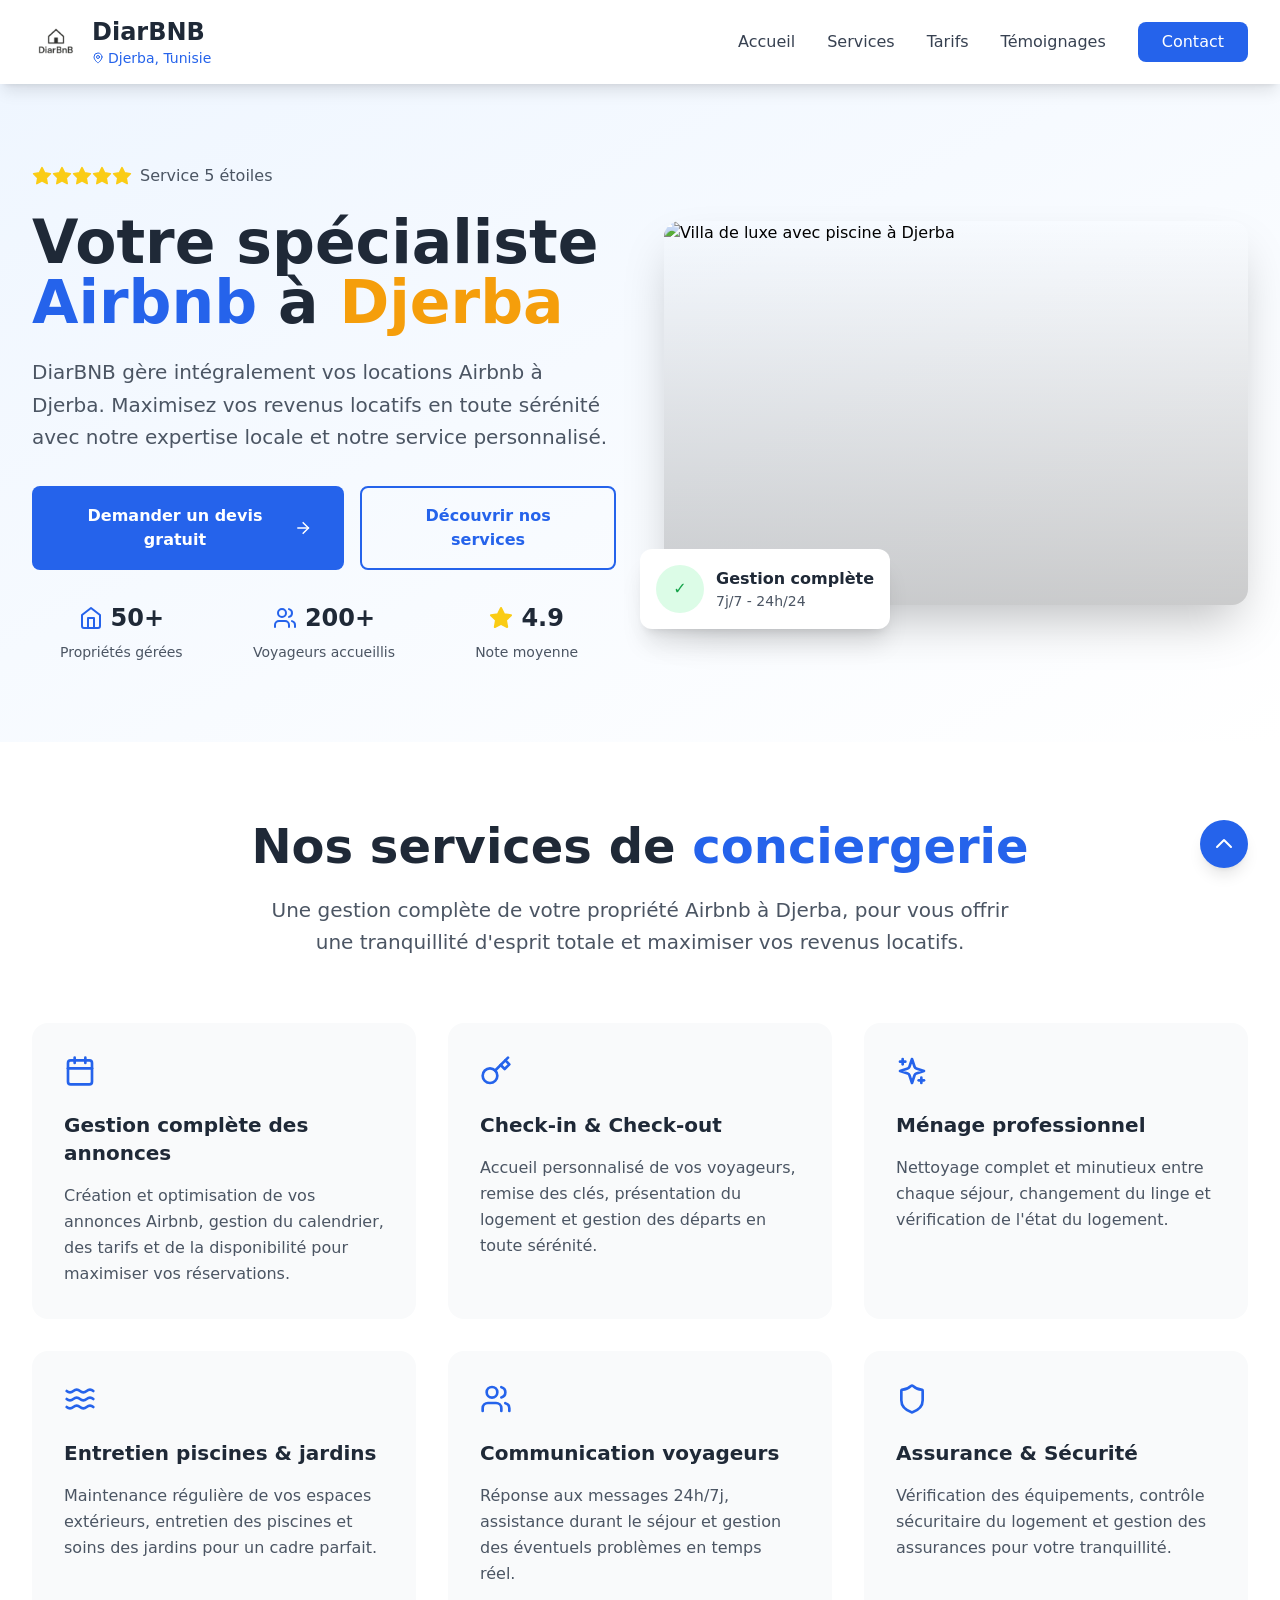
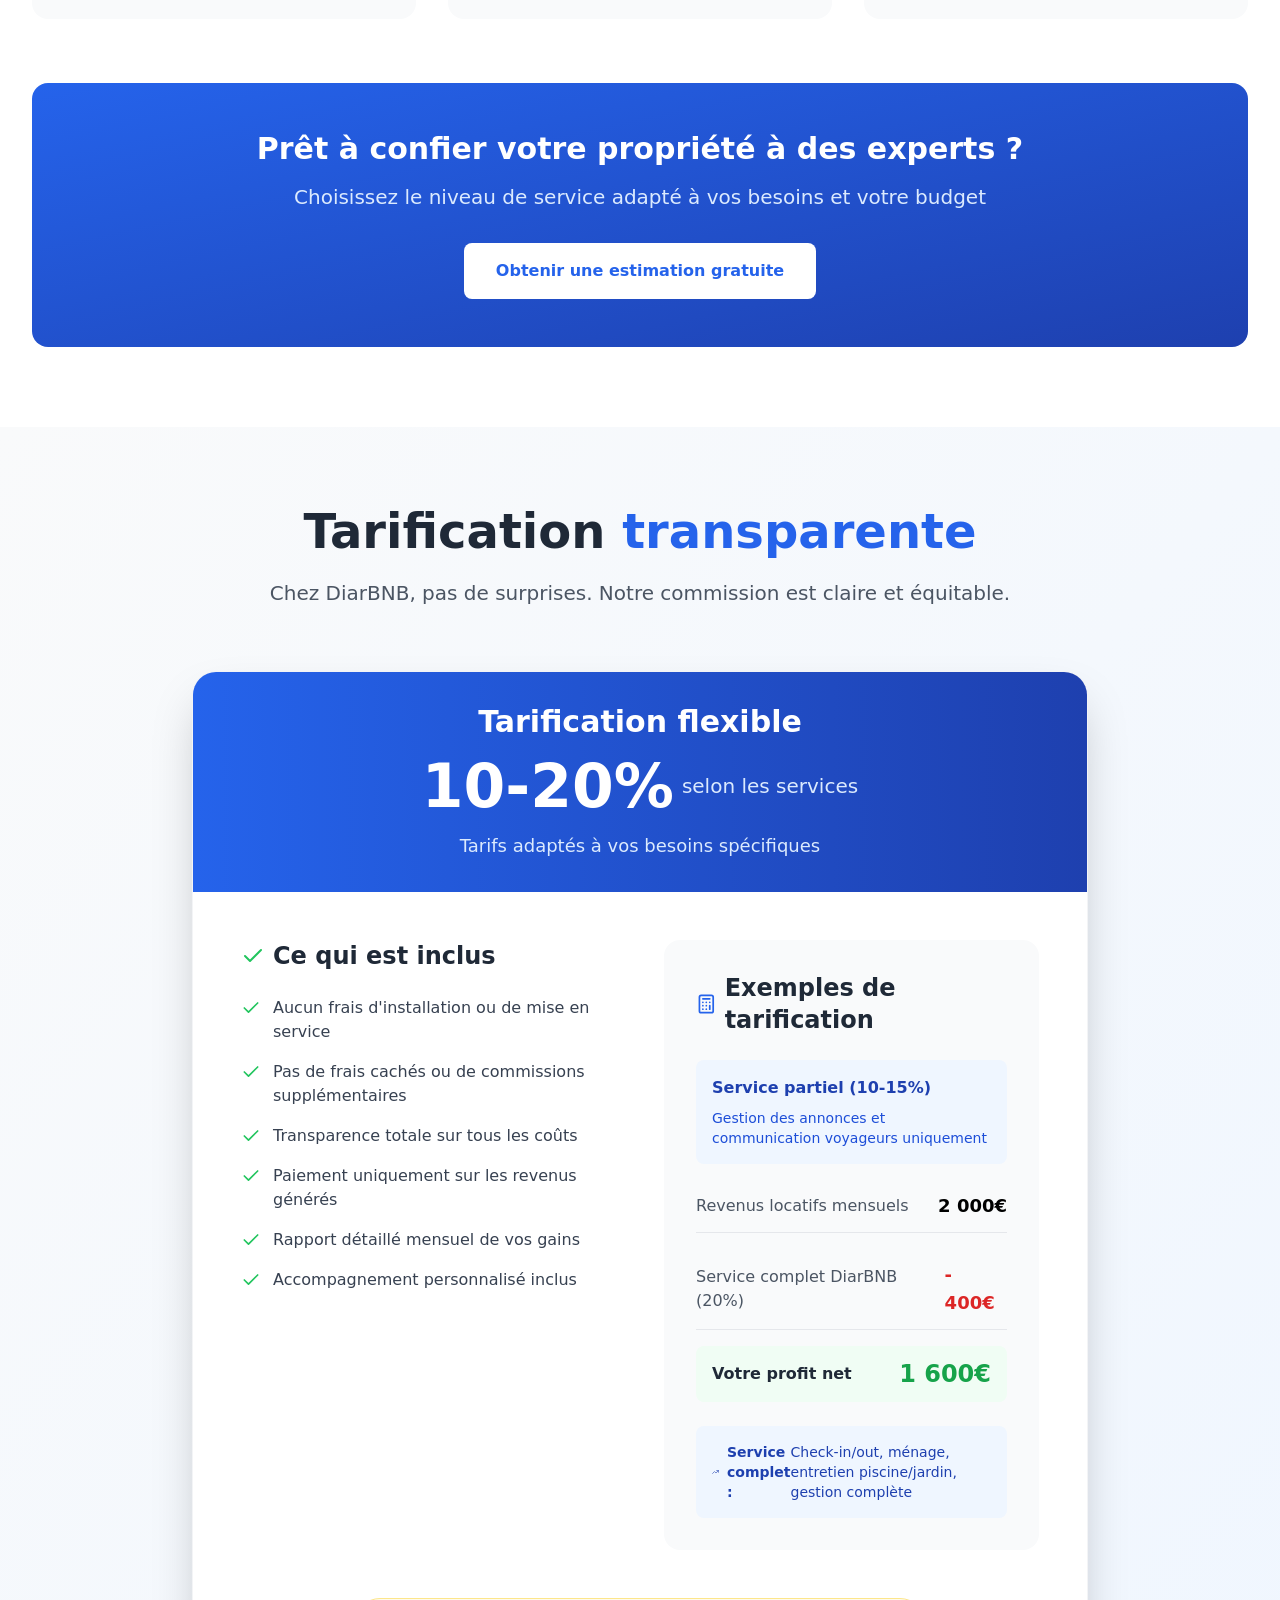
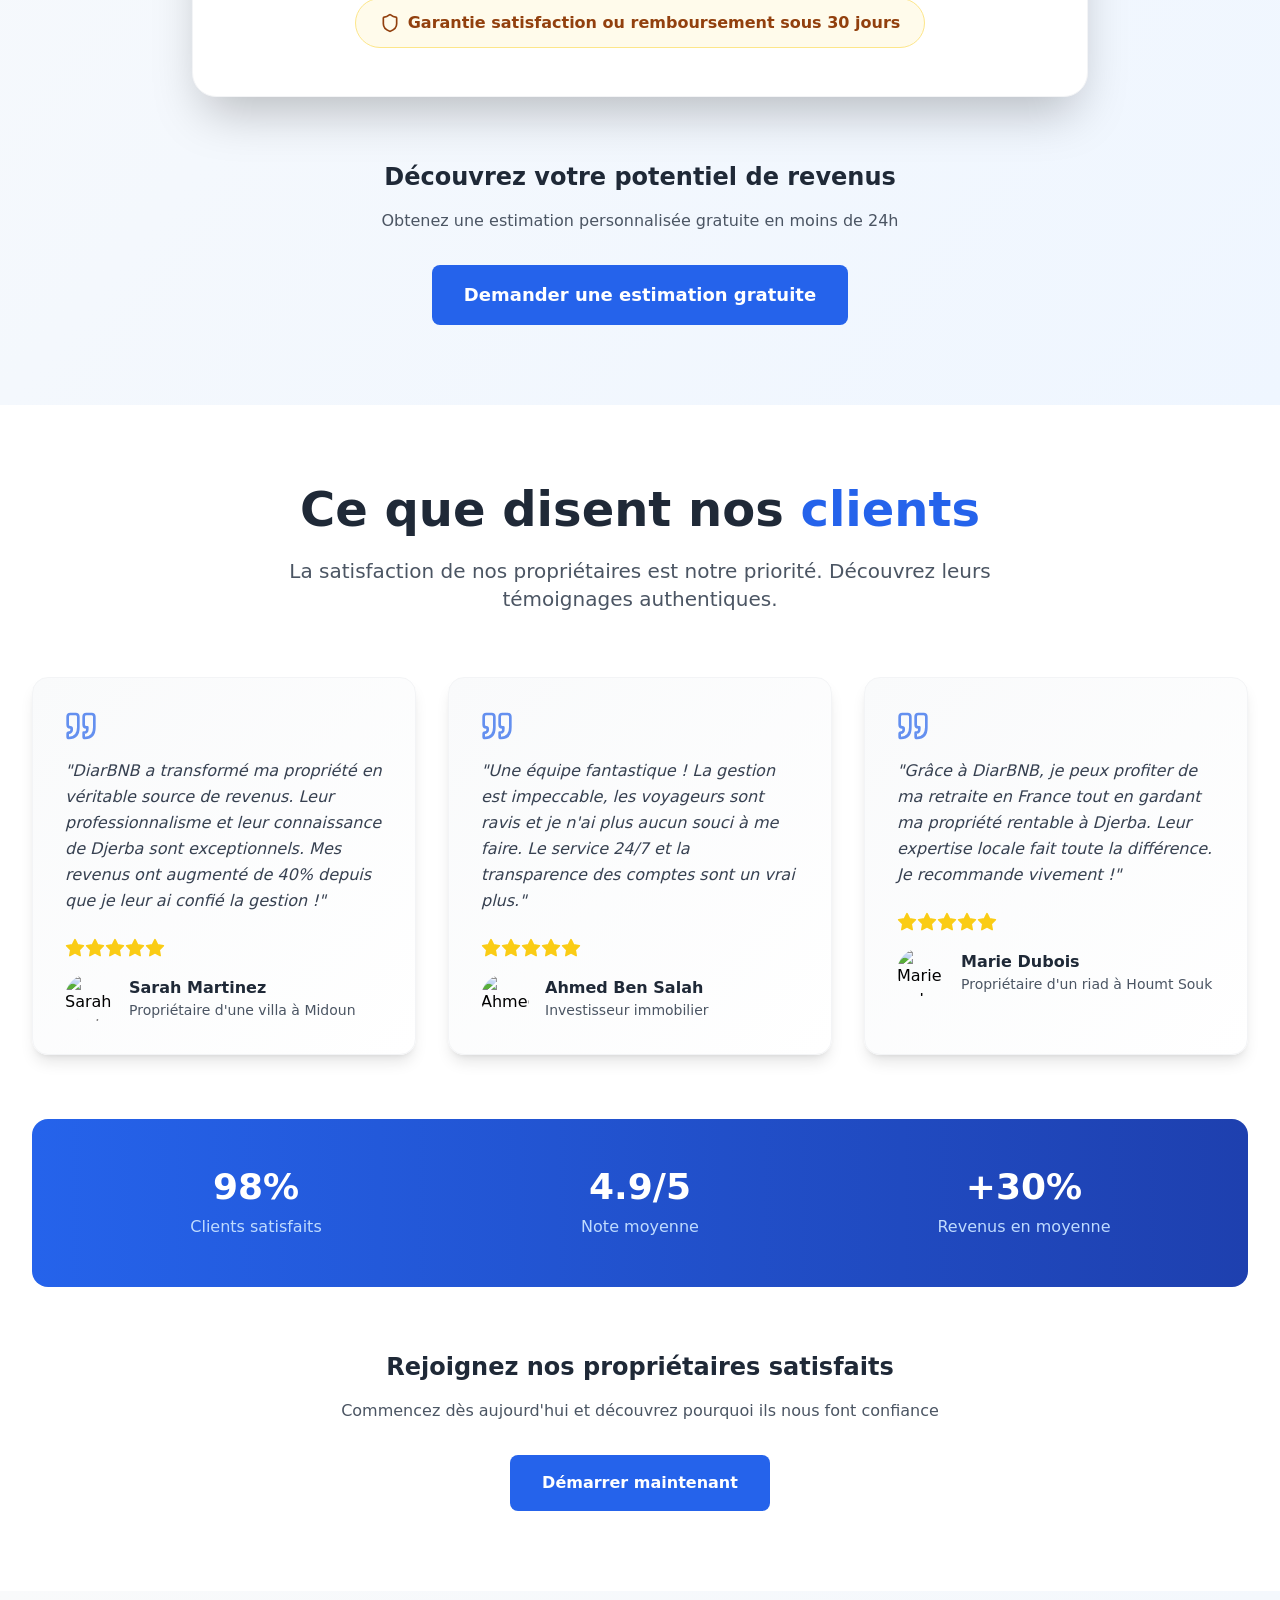
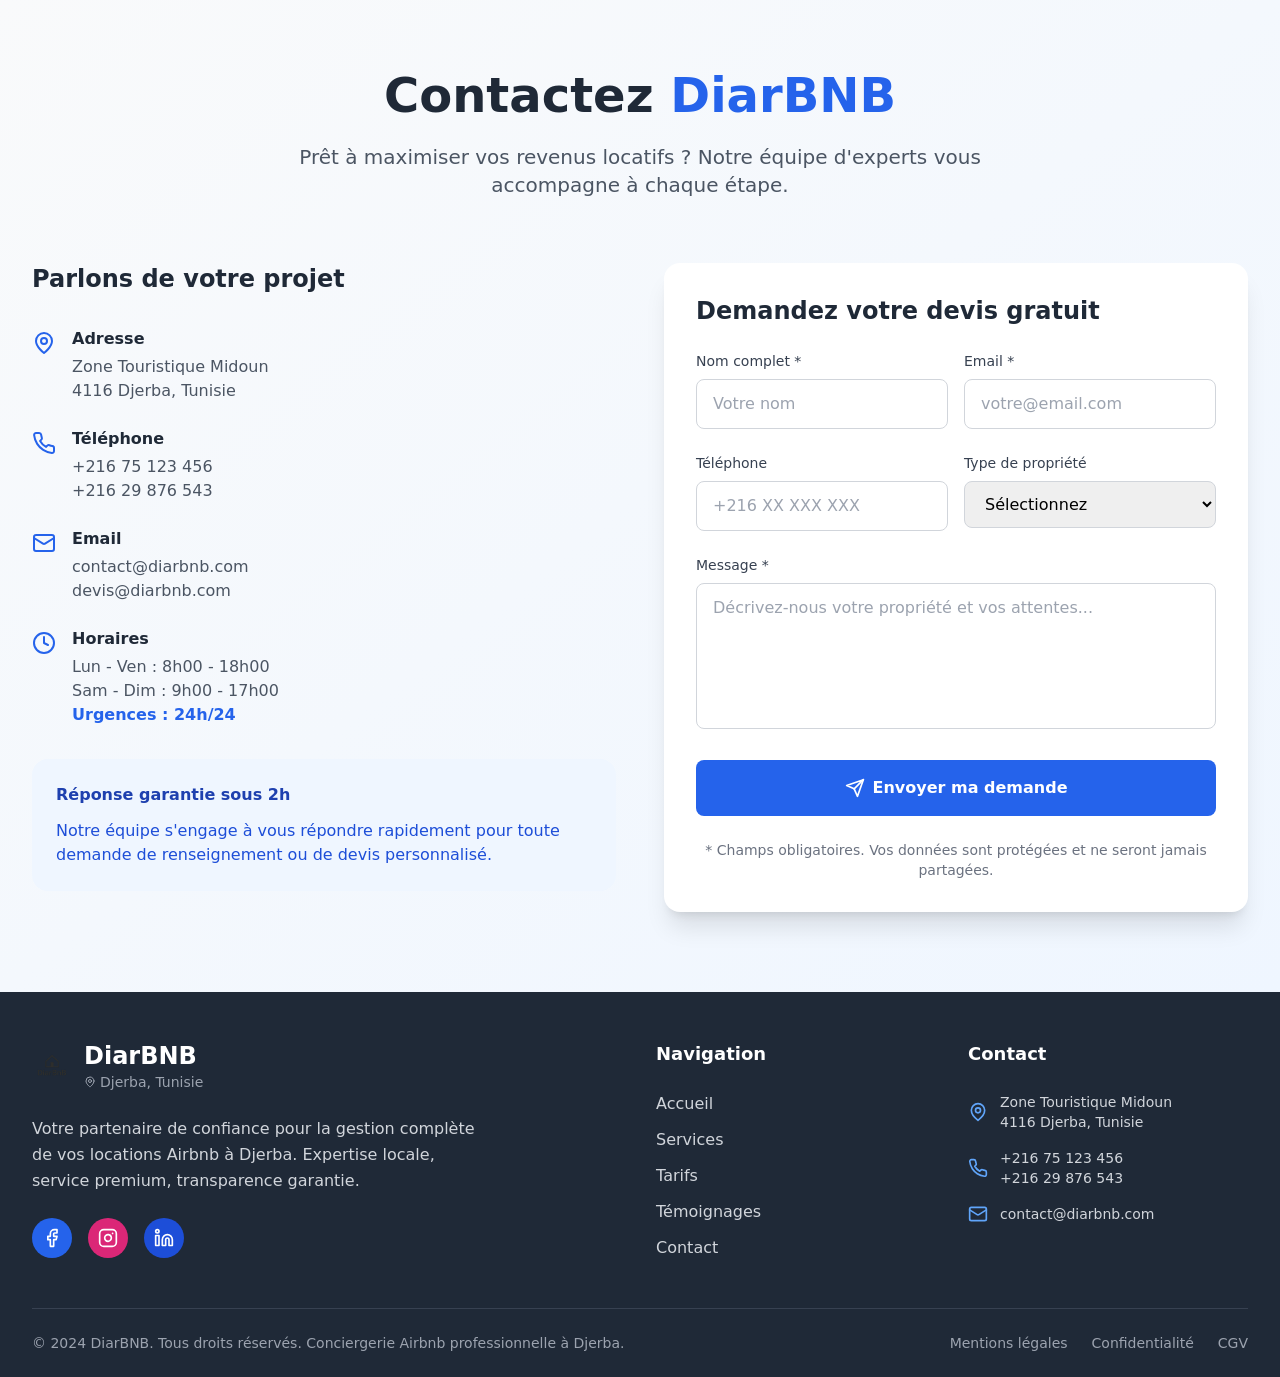
==== index.html @ 4410506d "Updates" ====
<!doctype html>
<html lang="en">
  <head>
    <meta charset="UTF-8" />
    <link rel="icon" type="image/svg+xml" href="/vite.svg" />
    <meta name="viewport" content="width=device-width, initial-scale=1.0" />
    <title>Site web professionnel pour DiarBNB - Conciergerie Airbnb Djerba</title>
    <script type="module" crossorigin src="/assets/index-BBoiZhno.js"></script>
    <link rel="stylesheet" crossorigin href="/assets/index-BUVfWjTZ.css">
  </head>
  <body>
    <div id="root"></div>
  </body>
</html>
---- assets/index-BUVfWjTZ.css ----
*,:before,:after{--tw-border-spacing-x: 0;--tw-border-spacing-y: 0;--tw-translate-x: 0;--tw-translate-y: 0;--tw-rotate: 0;--tw-skew-x: 0;--tw-skew-y: 0;--tw-scale-x: 1;--tw-scale-y: 1;--tw-pan-x: ;--tw-pan-y: ;--tw-pinch-zoom: ;--tw-scroll-snap-strictness: proximity;--tw-gradient-from-position: ;--tw-gradient-via-position: ;--tw-gradient-to-position: ;--tw-ordinal: ;--tw-slashed-zero: ;--tw-numeric-figure: ;--tw-numeric-spacing: ;--tw-numeric-fraction: ;--tw-ring-inset: ;--tw-ring-offset-width: 0px;--tw-ring-offset-color: #fff;--tw-ring-color: rgb(59 130 246 / .5);--tw-ring-offset-shadow: 0 0 #0000;--tw-ring-shadow: 0 0 #0000;--tw-shadow: 0 0 #0000;--tw-shadow-colored: 0 0 #0000;--tw-blur: ;--tw-brightness: ;--tw-contrast: ;--tw-grayscale: ;--tw-hue-rotate: ;--tw-invert: ;--tw-saturate: ;--tw-sepia: ;--tw-drop-shadow: ;--tw-backdrop-blur: ;--tw-backdrop-brightness: ;--tw-backdrop-contrast: ;--tw-backdrop-grayscale: ;--tw-backdrop-hue-rotate: ;--tw-backdrop-invert: ;--tw-backdrop-opacity: ;--tw-backdrop-saturate: ;--tw-backdrop-sepia: ;--tw-contain-size: ;--tw-contain-layout: ;--tw-contain-paint: ;--tw-contain-style: }::backdrop{--tw-border-spacing-x: 0;--tw-border-spacing-y: 0;--tw-translate-x: 0;--tw-translate-y: 0;--tw-rotate: 0;--tw-skew-x: 0;--tw-skew-y: 0;--tw-scale-x: 1;--tw-scale-y: 1;--tw-pan-x: ;--tw-pan-y: ;--tw-pinch-zoom: ;--tw-scroll-snap-strictness: proximity;--tw-gradient-from-position: ;--tw-gradient-via-position: ;--tw-gradient-to-position: ;--tw-ordinal: ;--tw-slashed-zero: ;--tw-numeric-figure: ;--tw-numeric-spacing: ;--tw-numeric-fraction: ;--tw-ring-inset: ;--tw-ring-offset-width: 0px;--tw-ring-offset-color: #fff;--tw-ring-color: rgb(59 130 246 / .5);--tw-ring-offset-shadow: 0 0 #0000;--tw-ring-shadow: 0 0 #0000;--tw-shadow: 0 0 #0000;--tw-shadow-colored: 0 0 #0000;--tw-blur: ;--tw-brightness: ;--tw-contrast: ;--tw-grayscale: ;--tw-hue-rotate: ;--tw-invert: ;--tw-saturate: ;--tw-sepia: ;--tw-drop-shadow: ;--tw-backdrop-blur: ;--tw-backdrop-brightness: ;--tw-backdrop-contrast: ;--tw-backdrop-grayscale: ;--tw-backdrop-hue-rotate: ;--tw-backdrop-invert: ;--tw-backdrop-opacity: ;--tw-backdrop-saturate: ;--tw-backdrop-sepia: ;--tw-contain-size: ;--tw-contain-layout: ;--tw-contain-paint: ;--tw-contain-style: }*,:before,:after{box-sizing:border-box;border-width:0;border-style:solid;border-color:#e5e7eb}:before,:after{--tw-content: ""}html,:host{line-height:1.5;-webkit-text-size-adjust:100%;-moz-tab-size:4;-o-tab-size:4;tab-size:4;font-family:ui-sans-serif,system-ui,sans-serif,"Apple Color Emoji","Segoe UI Emoji",Segoe UI Symbol,"Noto Color Emoji";font-feature-settings:normal;font-variation-settings:normal;-webkit-tap-highlight-color:transparent}body{margin:0;line-height:inherit}hr{height:0;color:inherit;border-top-width:1px}abbr:where([title]){-webkit-text-decoration:underline dotted;text-decoration:underline dotted}h1,h2,h3,h4,h5,h6{font-size:inherit;font-weight:inherit}a{color:inherit;text-decoration:inherit}b,strong{font-weight:bolder}code,kbd,samp,pre{font-family:ui-monospace,SFMono-Regular,Menlo,Monaco,Consolas,Liberation Mono,Courier New,monospace;font-feature-settings:normal;font-variation-settings:normal;font-size:1em}small{font-size:80%}sub,sup{font-size:75%;line-height:0;position:relative;vertical-align:baseline}sub{bottom:-.25em}sup{top:-.5em}table{text-indent:0;border-color:inherit;border-collapse:collapse}button,input,optgroup,select,textarea{font-family:inherit;font-feature-settings:inherit;font-variation-settings:inherit;font-size:100%;font-weight:inherit;line-height:inherit;letter-spacing:inherit;color:inherit;margin:0;padding:0}button,select{text-transform:none}button,input:where([type=button]),input:where([type=reset]),input:where([type=submit]){-webkit-appearance:button;background-color:transparent;background-image:none}:-moz-focusring{outline:auto}:-moz-ui-invalid{box-shadow:none}progress{vertical-align:baseline}::-webkit-inner-spin-button,::-webkit-outer-spin-button{height:auto}[type=search]{-webkit-appearance:textfield;outline-offset:-2px}::-webkit-search-decoration{-webkit-appearance:none}::-webkit-file-upload-button{-webkit-appearance:button;font:inherit}summary{display:list-item}blockquote,dl,dd,h1,h2,h3,h4,h5,h6,hr,figure,p,pre{margin:0}fieldset{margin:0;padding:0}legend{padding:0}ol,ul,menu{list-style:none;margin:0;padding:0}dialog{padding:0}textarea{resize:vertical}input::-moz-placeholder,textarea::-moz-placeholder{opacity:1;color:#9ca3af}input::placeholder,textarea::placeholder{opacity:1;color:#9ca3af}button,[role=button]{cursor:pointer}:disabled{cursor:default}img,svg,video,canvas,audio,iframe,embed,object{display:block;vertical-align:middle}img,video{max-width:100%;height:auto}[hidden]:where(:not([hidden=until-found])){display:none}.fixed{position:fixed}.absolute{position:absolute}.relative{position:relative}.sticky{position:sticky}.inset-0{top:0;right:0;bottom:0;left:0}.-bottom-6{bottom:-1.5rem}.-left-6{left:-1.5rem}.bottom-8{bottom:2rem}.right-8{right:2rem}.top-0{top:0}.z-40{z-index:40}.z-50{z-index:50}.mx-auto{margin-left:auto;margin-right:auto}.mb-1{margin-bottom:.25rem}.mb-16{margin-bottom:4rem}.mb-2{margin-bottom:.5rem}.mb-3{margin-bottom:.75rem}.mb-4{margin-bottom:1rem}.mb-6{margin-bottom:1.5rem}.mb-8{margin-bottom:2rem}.ml-2{margin-left:.5rem}.mr-1{margin-right:.25rem}.mr-2{margin-right:.5rem}.mr-3{margin-right:.75rem}.mr-4{margin-right:1rem}.mt-0\.5{margin-top:.125rem}.mt-1{margin-top:.25rem}.mt-12{margin-top:3rem}.mt-16{margin-top:4rem}.mt-2{margin-top:.5rem}.mt-6{margin-top:1.5rem}.block{display:block}.flex{display:flex}.inline-flex{display:inline-flex}.grid{display:grid}.hidden{display:none}.h-10{height:2.5rem}.h-12{height:3rem}.h-16{height:4rem}.h-3{height:.75rem}.h-4{height:1rem}.h-5{height:1.25rem}.h-6{height:1.5rem}.h-8{height:2rem}.h-96{height:24rem}.min-h-screen{min-height:100vh}.w-10{width:2.5rem}.w-12{width:3rem}.w-16{width:4rem}.w-3{width:.75rem}.w-4{width:1rem}.w-5{width:1.25rem}.w-6{width:1.5rem}.w-8{width:2rem}.w-full{width:100%}.max-w-3xl{max-width:48rem}.max-w-4xl{max-width:56rem}.max-w-7xl{max-width:80rem}.max-w-md{max-width:28rem}.flex-shrink-0{flex-shrink:0}.transform{transform:translate(var(--tw-translate-x),var(--tw-translate-y)) rotate(var(--tw-rotate)) skew(var(--tw-skew-x)) skewY(var(--tw-skew-y)) scaleX(var(--tw-scale-x)) scaleY(var(--tw-scale-y))}.resize-none{resize:none}.grid-cols-3{grid-template-columns:repeat(3,minmax(0,1fr))}.flex-col{flex-direction:column}.items-start{align-items:flex-start}.items-center{align-items:center}.justify-center{justify-content:center}.justify-between{justify-content:space-between}.gap-12{gap:3rem}.gap-4{gap:1rem}.gap-6{gap:1.5rem}.gap-8{gap:2rem}.space-x-2>:not([hidden])~:not([hidden]){--tw-space-x-reverse: 0;margin-right:calc(.5rem * var(--tw-space-x-reverse));margin-left:calc(.5rem * calc(1 - var(--tw-space-x-reverse)))}.space-x-3>:not([hidden])~:not([hidden]){--tw-space-x-reverse: 0;margin-right:calc(.75rem * var(--tw-space-x-reverse));margin-left:calc(.75rem * calc(1 - var(--tw-space-x-reverse)))}.space-x-4>:not([hidden])~:not([hidden]){--tw-space-x-reverse: 0;margin-right:calc(1rem * var(--tw-space-x-reverse));margin-left:calc(1rem * calc(1 - var(--tw-space-x-reverse)))}.space-x-6>:not([hidden])~:not([hidden]){--tw-space-x-reverse: 0;margin-right:calc(1.5rem * var(--tw-space-x-reverse));margin-left:calc(1.5rem * calc(1 - var(--tw-space-x-reverse)))}.space-x-8>:not([hidden])~:not([hidden]){--tw-space-x-reverse: 0;margin-right:calc(2rem * var(--tw-space-x-reverse));margin-left:calc(2rem * calc(1 - var(--tw-space-x-reverse)))}.space-y-2>:not([hidden])~:not([hidden]){--tw-space-y-reverse: 0;margin-top:calc(.5rem * calc(1 - var(--tw-space-y-reverse)));margin-bottom:calc(.5rem * var(--tw-space-y-reverse))}.space-y-3>:not([hidden])~:not([hidden]){--tw-space-y-reverse: 0;margin-top:calc(.75rem * calc(1 - var(--tw-space-y-reverse)));margin-bottom:calc(.75rem * var(--tw-space-y-reverse))}.space-y-4>:not([hidden])~:not([hidden]){--tw-space-y-reverse: 0;margin-top:calc(1rem * calc(1 - var(--tw-space-y-reverse)));margin-bottom:calc(1rem * var(--tw-space-y-reverse))}.space-y-6>:not([hidden])~:not([hidden]){--tw-space-y-reverse: 0;margin-top:calc(1.5rem * calc(1 - var(--tw-space-y-reverse)));margin-bottom:calc(1.5rem * var(--tw-space-y-reverse))}.space-y-8>:not([hidden])~:not([hidden]){--tw-space-y-reverse: 0;margin-top:calc(2rem * calc(1 - var(--tw-space-y-reverse)));margin-bottom:calc(2rem * var(--tw-space-y-reverse))}.overflow-hidden{overflow:hidden}.rounded-2xl{border-radius:1rem}.rounded-3xl{border-radius:1.5rem}.rounded-full{border-radius:9999px}.rounded-lg{border-radius:.5rem}.rounded-xl{border-radius:.75rem}.border{border-width:1px}.border-2{border-width:2px}.border-b{border-bottom-width:1px}.border-t{border-top-width:1px}.border-amber-200{--tw-border-opacity: 1;border-color:rgb(253 230 138 / var(--tw-border-opacity, 1))}.border-blue-600{--tw-border-opacity: 1;border-color:rgb(37 99 235 / var(--tw-border-opacity, 1))}.border-gray-100{--tw-border-opacity: 1;border-color:rgb(243 244 246 / var(--tw-border-opacity, 1))}.border-gray-200{--tw-border-opacity: 1;border-color:rgb(229 231 235 / var(--tw-border-opacity, 1))}.border-gray-300{--tw-border-opacity: 1;border-color:rgb(209 213 219 / var(--tw-border-opacity, 1))}.border-gray-700{--tw-border-opacity: 1;border-color:rgb(55 65 81 / var(--tw-border-opacity, 1))}.bg-amber-50{--tw-bg-opacity: 1;background-color:rgb(255 251 235 / var(--tw-bg-opacity, 1))}.bg-blue-50{--tw-bg-opacity: 1;background-color:rgb(239 246 255 / var(--tw-bg-opacity, 1))}.bg-blue-600{--tw-bg-opacity: 1;background-color:rgb(37 99 235 / var(--tw-bg-opacity, 1))}.bg-blue-700{--tw-bg-opacity: 1;background-color:rgb(29 78 216 / var(--tw-bg-opacity, 1))}.bg-gray-50{--tw-bg-opacity: 1;background-color:rgb(249 250 251 / var(--tw-bg-opacity, 1))}.bg-gray-800{--tw-bg-opacity: 1;background-color:rgb(31 41 55 / var(--tw-bg-opacity, 1))}.bg-green-100{--tw-bg-opacity: 1;background-color:rgb(220 252 231 / var(--tw-bg-opacity, 1))}.bg-green-50{--tw-bg-opacity: 1;background-color:rgb(240 253 244 / var(--tw-bg-opacity, 1))}.bg-pink-600{--tw-bg-opacity: 1;background-color:rgb(219 39 119 / var(--tw-bg-opacity, 1))}.bg-white{--tw-bg-opacity: 1;background-color:rgb(255 255 255 / var(--tw-bg-opacity, 1))}.bg-gradient-to-br{background-image:linear-gradient(to bottom right,var(--tw-gradient-stops))}.bg-gradient-to-r{background-image:linear-gradient(to right,var(--tw-gradient-stops))}.bg-gradient-to-t{background-image:linear-gradient(to top,var(--tw-gradient-stops))}.from-black\/20{--tw-gradient-from: rgb(0 0 0 / .2) var(--tw-gradient-from-position);--tw-gradient-to: rgb(0 0 0 / 0) var(--tw-gradient-to-position);--tw-gradient-stops: var(--tw-gradient-from), var(--tw-gradient-to)}.from-blue-50{--tw-gradient-from: #eff6ff var(--tw-gradient-from-position);--tw-gradient-to: rgb(239 246 255 / 0) var(--tw-gradient-to-position);--tw-gradient-stops: var(--tw-gradient-from), var(--tw-gradient-to)}.from-blue-600{--tw-gradient-from: #2563eb var(--tw-gradient-from-position);--tw-gradient-to: rgb(37 99 235 / 0) var(--tw-gradient-to-position);--tw-gradient-stops: var(--tw-gradient-from), var(--tw-gradient-to)}.from-gray-50{--tw-gradient-from: #f9fafb var(--tw-gradient-from-position);--tw-gradient-to: rgb(249 250 251 / 0) var(--tw-gradient-to-position);--tw-gradient-stops: var(--tw-gradient-from), var(--tw-gradient-to)}.to-blue-50{--tw-gradient-to: #eff6ff var(--tw-gradient-to-position)}.to-blue-800{--tw-gradient-to: #1e40af var(--tw-gradient-to-position)}.to-transparent{--tw-gradient-to: transparent var(--tw-gradient-to-position)}.to-white{--tw-gradient-to: #fff var(--tw-gradient-to-position)}.fill-current{fill:currentColor}.object-contain{-o-object-fit:contain;object-fit:contain}.object-cover{-o-object-fit:cover;object-fit:cover}.p-2{padding:.5rem}.p-3{padding:.75rem}.p-4{padding:1rem}.p-6{padding:1.5rem}.p-8{padding:2rem}.px-4{padding-left:1rem;padding-right:1rem}.px-6{padding-left:1.5rem;padding-right:1.5rem}.px-8{padding-left:2rem;padding-right:2rem}.py-12{padding-top:3rem;padding-bottom:3rem}.py-2{padding-top:.5rem;padding-bottom:.5rem}.py-20{padding-top:5rem;padding-bottom:5rem}.py-3{padding-top:.75rem;padding-bottom:.75rem}.py-4{padding-top:1rem;padding-bottom:1rem}.py-6{padding-top:1.5rem;padding-bottom:1.5rem}.pb-4{padding-bottom:1rem}.pt-4{padding-top:1rem}.text-left{text-align:left}.text-center{text-align:center}.text-2xl{font-size:1.5rem;line-height:2rem}.text-3xl{font-size:1.875rem;line-height:2.25rem}.text-4xl{font-size:2.25rem;line-height:2.5rem}.text-5xl{font-size:3rem;line-height:1}.text-6xl{font-size:3.75rem;line-height:1}.text-lg{font-size:1.125rem;line-height:1.75rem}.text-sm{font-size:.875rem;line-height:1.25rem}.text-xl{font-size:1.25rem;line-height:1.75rem}.font-bold{font-weight:700}.font-medium{font-weight:500}.font-semibold{font-weight:600}.italic{font-style:italic}.leading-relaxed{line-height:1.625}.leading-tight{line-height:1.25}.text-amber-500{--tw-text-opacity: 1;color:rgb(245 158 11 / var(--tw-text-opacity, 1))}.text-amber-800{--tw-text-opacity: 1;color:rgb(146 64 14 / var(--tw-text-opacity, 1))}.text-blue-100{--tw-text-opacity: 1;color:rgb(219 234 254 / var(--tw-text-opacity, 1))}.text-blue-200{--tw-text-opacity: 1;color:rgb(191 219 254 / var(--tw-text-opacity, 1))}.text-blue-400{--tw-text-opacity: 1;color:rgb(96 165 250 / var(--tw-text-opacity, 1))}.text-blue-600{--tw-text-opacity: 1;color:rgb(37 99 235 / var(--tw-text-opacity, 1))}.text-blue-700{--tw-text-opacity: 1;color:rgb(29 78 216 / var(--tw-text-opacity, 1))}.text-blue-800{--tw-text-opacity: 1;color:rgb(30 64 175 / var(--tw-text-opacity, 1))}.text-gray-300{--tw-text-opacity: 1;color:rgb(209 213 219 / var(--tw-text-opacity, 1))}.text-gray-400{--tw-text-opacity: 1;color:rgb(156 163 175 / var(--tw-text-opacity, 1))}.text-gray-500{--tw-text-opacity: 1;color:rgb(107 114 128 / var(--tw-text-opacity, 1))}.text-gray-600{--tw-text-opacity: 1;color:rgb(75 85 99 / var(--tw-text-opacity, 1))}.text-gray-700{--tw-text-opacity: 1;color:rgb(55 65 81 / var(--tw-text-opacity, 1))}.text-gray-800{--tw-text-opacity: 1;color:rgb(31 41 55 / var(--tw-text-opacity, 1))}.text-green-500{--tw-text-opacity: 1;color:rgb(34 197 94 / var(--tw-text-opacity, 1))}.text-green-600{--tw-text-opacity: 1;color:rgb(22 163 74 / var(--tw-text-opacity, 1))}.text-red-600{--tw-text-opacity: 1;color:rgb(220 38 38 / var(--tw-text-opacity, 1))}.text-white{--tw-text-opacity: 1;color:rgb(255 255 255 / var(--tw-text-opacity, 1))}.text-yellow-400{--tw-text-opacity: 1;color:rgb(250 204 21 / var(--tw-text-opacity, 1))}.opacity-70{opacity:.7}.shadow-2xl{--tw-shadow: 0 25px 50px -12px rgb(0 0 0 / .25);--tw-shadow-colored: 0 25px 50px -12px var(--tw-shadow-color);box-shadow:var(--tw-ring-offset-shadow, 0 0 #0000),var(--tw-ring-shadow, 0 0 #0000),var(--tw-shadow)}.shadow-lg{--tw-shadow: 0 10px 15px -3px rgb(0 0 0 / .1), 0 4px 6px -4px rgb(0 0 0 / .1);--tw-shadow-colored: 0 10px 15px -3px var(--tw-shadow-color), 0 4px 6px -4px var(--tw-shadow-color);box-shadow:var(--tw-ring-offset-shadow, 0 0 #0000),var(--tw-ring-shadow, 0 0 #0000),var(--tw-shadow)}.shadow-xl{--tw-shadow: 0 20px 25px -5px rgb(0 0 0 / .1), 0 8px 10px -6px rgb(0 0 0 / .1);--tw-shadow-colored: 0 20px 25px -5px var(--tw-shadow-color), 0 8px 10px -6px var(--tw-shadow-color);box-shadow:var(--tw-ring-offset-shadow, 0 0 #0000),var(--tw-ring-shadow, 0 0 #0000),var(--tw-shadow)}.transition-all{transition-property:all;transition-timing-function:cubic-bezier(.4,0,.2,1);transition-duration:.15s}.transition-colors{transition-property:color,background-color,border-color,text-decoration-color,fill,stroke;transition-timing-function:cubic-bezier(.4,0,.2,1);transition-duration:.15s}.transition-transform{transition-property:transform;transition-timing-function:cubic-bezier(.4,0,.2,1);transition-duration:.15s}.duration-300{transition-duration:.3s}.hover\:bg-blue-50:hover{--tw-bg-opacity: 1;background-color:rgb(239 246 255 / var(--tw-bg-opacity, 1))}.hover\:bg-blue-500:hover{--tw-bg-opacity: 1;background-color:rgb(59 130 246 / var(--tw-bg-opacity, 1))}.hover\:bg-blue-600:hover{--tw-bg-opacity: 1;background-color:rgb(37 99 235 / var(--tw-bg-opacity, 1))}.hover\:bg-blue-700:hover{--tw-bg-opacity: 1;background-color:rgb(29 78 216 / var(--tw-bg-opacity, 1))}.hover\:bg-gray-100:hover{--tw-bg-opacity: 1;background-color:rgb(243 244 246 / var(--tw-bg-opacity, 1))}.hover\:bg-pink-500:hover{--tw-bg-opacity: 1;background-color:rgb(236 72 153 / var(--tw-bg-opacity, 1))}.hover\:text-blue-600:hover{--tw-text-opacity: 1;color:rgb(37 99 235 / var(--tw-text-opacity, 1))}.hover\:text-white:hover{--tw-text-opacity: 1;color:rgb(255 255 255 / var(--tw-text-opacity, 1))}.hover\:shadow-xl:hover{--tw-shadow: 0 20px 25px -5px rgb(0 0 0 / .1), 0 8px 10px -6px rgb(0 0 0 / .1);--tw-shadow-colored: 0 20px 25px -5px var(--tw-shadow-color), 0 8px 10px -6px var(--tw-shadow-color);box-shadow:var(--tw-ring-offset-shadow, 0 0 #0000),var(--tw-ring-shadow, 0 0 #0000),var(--tw-shadow)}.focus\:border-transparent:focus{border-color:transparent}.focus\:ring-2:focus{--tw-ring-offset-shadow: var(--tw-ring-inset) 0 0 0 var(--tw-ring-offset-width) var(--tw-ring-offset-color);--tw-ring-shadow: var(--tw-ring-inset) 0 0 0 calc(2px + var(--tw-ring-offset-width)) var(--tw-ring-color);box-shadow:var(--tw-ring-offset-shadow),var(--tw-ring-shadow),var(--tw-shadow, 0 0 #0000)}.focus\:ring-blue-500:focus{--tw-ring-opacity: 1;--tw-ring-color: rgb(59 130 246 / var(--tw-ring-opacity, 1))}.group:hover .group-hover\:translate-x-1{--tw-translate-x: .25rem;transform:translate(var(--tw-translate-x),var(--tw-translate-y)) rotate(var(--tw-rotate)) skew(var(--tw-skew-x)) skewY(var(--tw-skew-y)) scaleX(var(--tw-scale-x)) scaleY(var(--tw-scale-y))}.group:hover .group-hover\:scale-110{--tw-scale-x: 1.1;--tw-scale-y: 1.1;transform:translate(var(--tw-translate-x),var(--tw-translate-y)) rotate(var(--tw-rotate)) skew(var(--tw-skew-x)) skewY(var(--tw-skew-y)) scaleX(var(--tw-scale-x)) scaleY(var(--tw-scale-y))}@media (min-width: 640px){.sm\:flex-row{flex-direction:row}.sm\:px-6{padding-left:1.5rem;padding-right:1.5rem}}@media (min-width: 768px){.md\:mb-0{margin-bottom:0}.md\:flex{display:flex}.md\:hidden{display:none}.md\:grid-cols-2{grid-template-columns:repeat(2,minmax(0,1fr))}.md\:grid-cols-3{grid-template-columns:repeat(3,minmax(0,1fr))}.md\:flex-row{flex-direction:row}}@media (min-width: 1024px){.lg\:col-span-2{grid-column:span 2 / span 2}.lg\:grid-cols-2{grid-template-columns:repeat(2,minmax(0,1fr))}.lg\:grid-cols-3{grid-template-columns:repeat(3,minmax(0,1fr))}.lg\:grid-cols-4{grid-template-columns:repeat(4,minmax(0,1fr))}.lg\:p-12{padding:3rem}.lg\:px-8{padding-left:2rem;padding-right:2rem}.lg\:text-5xl{font-size:3rem;line-height:1}.lg\:text-6xl{font-size:3.75rem;line-height:1}}
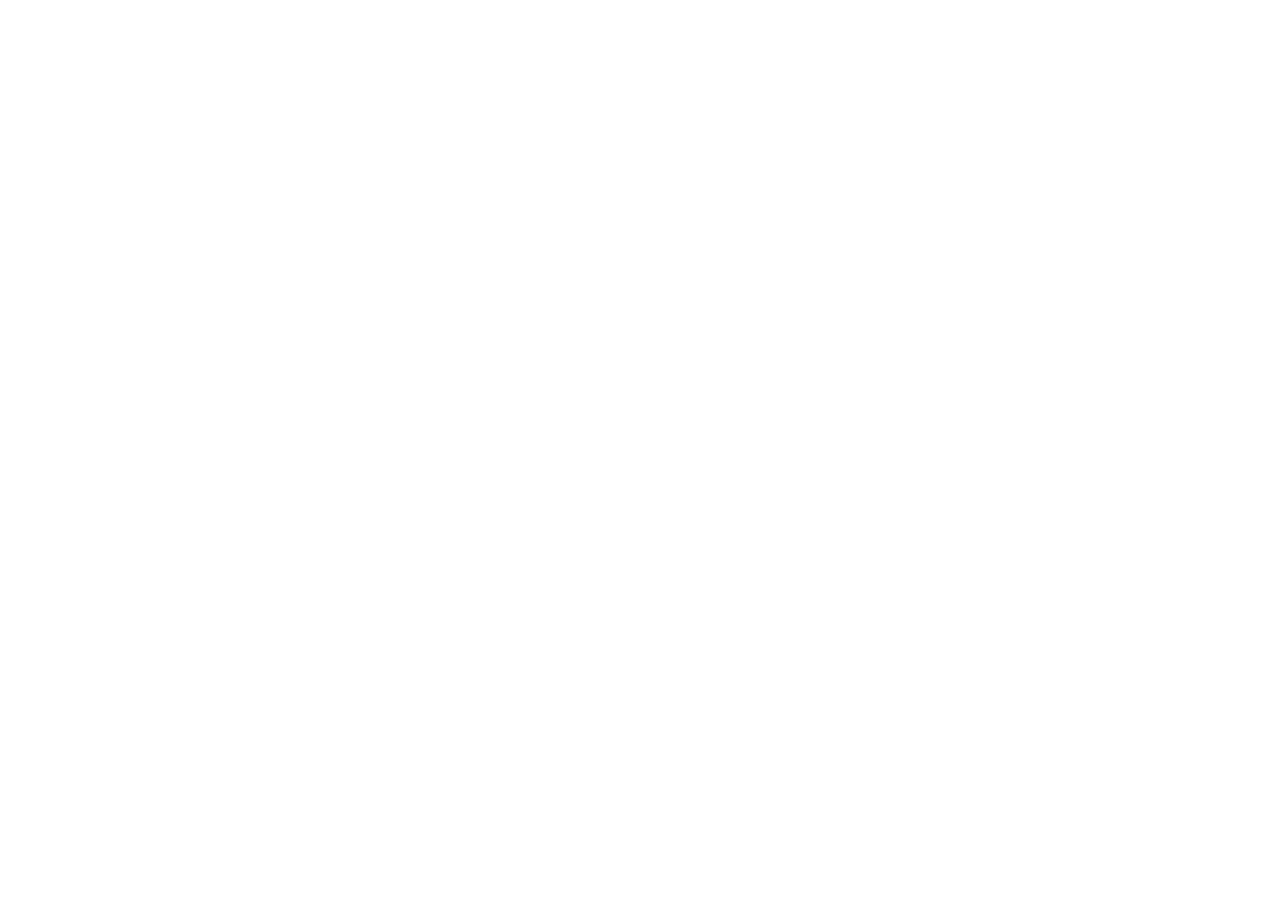
==== commit 0546f07e: "Updates" ====
--- a/index.html
+++ b/index.html
@@ -5,8 +5,8 @@
     <link rel="icon" type="image/svg+xml" href="/vite.svg" />
     <meta name="viewport" content="width=device-width, initial-scale=1.0" />
     <title>Site web professionnel pour DiarBNB - Conciergerie Airbnb Djerba</title>
-    <script type="module" crossorigin src="/assets/index-BBoiZhno.js"></script>
-    <link rel="stylesheet" crossorigin href="/assets/index-BUVfWjTZ.css">
+    <script type="module" crossorigin src="/conciergerie/assets/index-BBoiZhno.js"></script>
+    <link rel="stylesheet" crossorigin href="/conciergerie/assets/index-BUVfWjTZ.css">
   </head>
   <body>
     <div id="root"></div>
